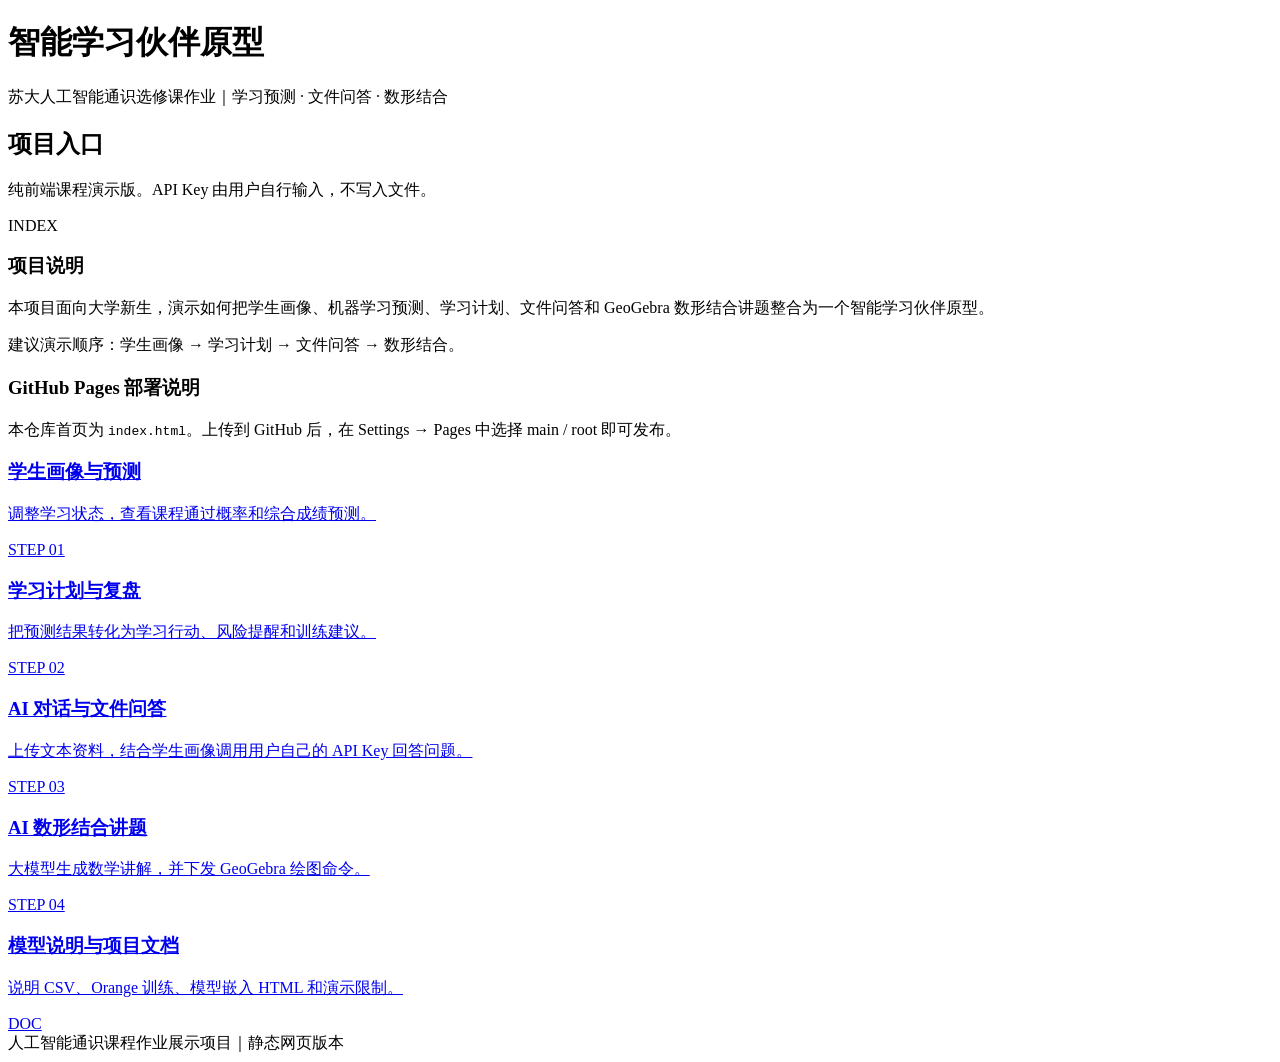
==== index.html @ 930dd2fe "Add files via upload" ====
<!DOCTYPE html>
<html lang="zh-CN">
<head>
  <meta charset="UTF-8" />
  <meta name="viewport" content="width=device-width, initial-scale=1.0" />
  <title>苏大人工智能通识选修课作业｜智能学习伙伴原型</title>
  <link rel="stylesheet" href="assets/css/style.css" />
</head>
<body>
  <div class="container">
    <header class="site-header">
      <h1>智能学习伙伴原型</h1>
      <p>苏大人工智能通识选修课作业｜学习预测 · 文件问答 · 数形结合</p>
    </header>
    <nav id="main-nav" class="top-nav"></nav>
    <main>
      <section>
        <div class="section-head">
          <div>
            <h2 class="section-title">项目入口</h2>
            <p class="section-subtitle">纯前端课程演示版。API Key 由用户自行输入，不写入文件。</p>
          </div>
          <span class="step-badge">INDEX</span>
        </div>
        <div class="index-hero">
          <div class="card soft">
            <h3>项目说明</h3>
            <p>本项目面向大学新生，演示如何把学生画像、机器学习预测、学习计划、文件问答和 GeoGebra 数形结合讲题整合为一个智能学习伙伴原型。</p>
            <div class="notice" style="margin-top:16px;">建议演示顺序：学生画像 → 学习计划 → 文件问答 → 数形结合。</div>
          </div>
          <div class="card">
            <h3>GitHub Pages 部署说明</h3>
            <p>本仓库首页为 <code>index.html</code>。上传到 GitHub 后，在 Settings → Pages 中选择 main / root 即可发布。</p>
          </div>
        </div>
      </section>
      <section>
        <div class="grid-3">
          <a class="card action index-card" href="student-profile.html"><div><h3>学生画像与预测</h3><p>调整学习状态，查看课程通过概率和综合成绩预测。</p></div><span class="value-badge">STEP 01</span></a>
          <a class="card action index-card" href="learning-plan.html"><div><h3>学习计划与复盘</h3><p>把预测结果转化为学习行动、风险提醒和训练建议。</p></div><span class="value-badge">STEP 02</span></a>
          <a class="card action index-card" href="ai-chat.html"><div><h3>AI 对话与文件问答</h3><p>上传文本资料，结合学生画像调用用户自己的 API Key 回答问题。</p></div><span class="value-badge">STEP 03</span></a>
          <a class="card action index-card" href="math-geogebra.html"><div><h3>AI 数形结合讲题</h3><p>大模型生成数学讲解，并下发 GeoGebra 绘图命令。</p></div><span class="value-badge">STEP 04</span></a>
          <a class="card action index-card" href="model-description.html"><div><h3>模型说明与项目文档</h3><p>说明 CSV、Orange 训练、模型嵌入 HTML 和演示限制。</p></div><span class="value-badge">DOC</span></a>
        </div>
      </section>
    </main>
    <footer class="footer">人工智能通识课程作业展示项目｜静态网页版本</footer>
  </div>
  <script src="assets/js/common.js"></script>
  <script>renderMainNav('index.html');</script>
</body>
</html>
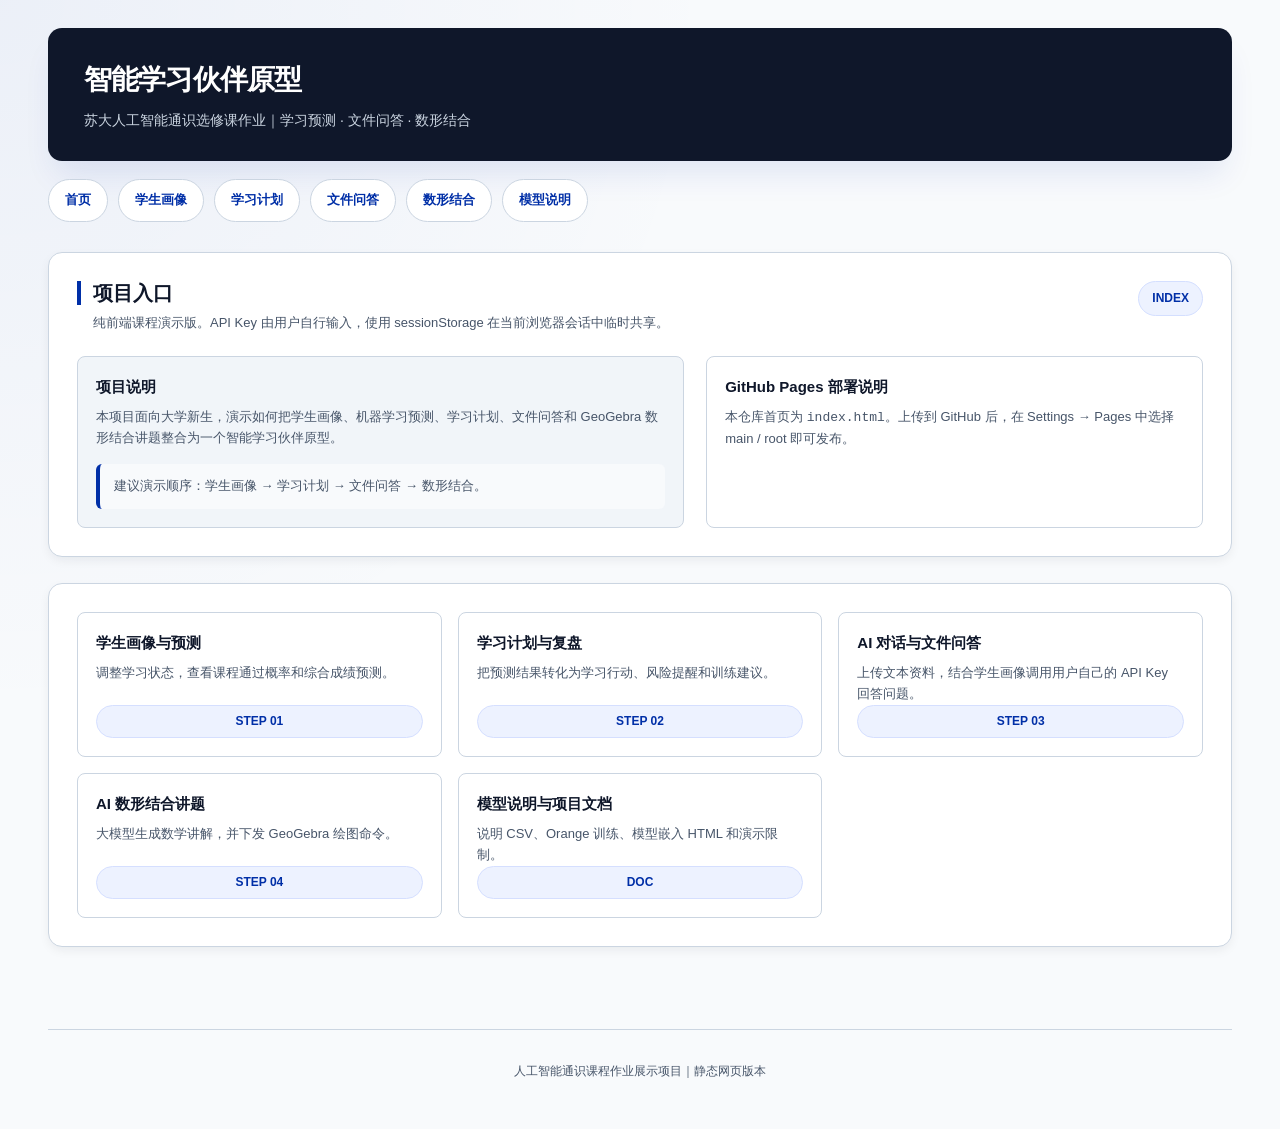
==== commit ef140485: "Add files via upload" ====
--- a/index.html
+++ b/index.html
@@ -18,7 +18,7 @@
         <div class="section-head">
           <div>
             <h2 class="section-title">项目入口</h2>
-            <p class="section-subtitle">纯前端课程演示版。API Key 由用户自行输入，不写入文件。</p>
+            <p class="section-subtitle">纯前端课程演示版。API Key 由用户自行输入，使用 sessionStorage 在当前浏览器会话中临时共享。</p>
           </div>
           <span class="step-badge">INDEX</span>
         </div>
--- a/assets/css/style.css
+++ b/assets/css/style.css
@@ -0,0 +1,123 @@
+:root {
+  --primary: #002FA7;
+  --primary-hover: #002485;
+  --primary-light: #edf2ff;
+  --primary-dark: #001C66;
+  --bg: #f8fafc;
+  --surface: #ffffff;
+  --surface-inset: #f1f5f9;
+  --border: #cbd5e1;
+  --text: #0f172a;
+  --muted: #475569;
+  --shadow: 0 4px 12px -2px rgba(15, 23, 42, 0.08);
+  --radius: 14px;
+  --radius-sm: 8px;
+}
+* { box-sizing: border-box; }
+html { scroll-behavior: smooth; }
+body {
+  margin: 0;
+  font-family: -apple-system, BlinkMacSystemFont, "Segoe UI", Roboto, "Helvetica Neue", Arial, "PingFang SC", sans-serif;
+  background: radial-gradient(circle at 0% 0%, rgba(0, 47, 167, 0.05) 0%, transparent 42%), var(--bg);
+  color: var(--text);
+  line-height: 1.6;
+  -webkit-font-smoothing: antialiased;
+}
+a { color: inherit; text-decoration: none; }
+.container { max-width: 1220px; margin: 0 auto; padding: 0 18px; }
+.site-header {
+  margin: 28px auto 0;
+  padding: 30px 36px;
+  background: #0f172a;
+  color: #fff;
+  border-radius: var(--radius);
+  box-shadow: 0 20px 32px -8px rgba(0, 47, 167, 0.10);
+}
+.site-header h1 { margin: 0 0 6px; font-size: 28px; letter-spacing: -0.03em; }
+.site-header p { margin: 0; color: #cbd5e1; font-size: 14px; }
+.top-nav { display: flex; flex-wrap: wrap; gap: 10px; margin: 18px 0 30px; }
+.nav-pill, .button, button {
+  display: inline-flex;
+  align-items: center;
+  justify-content: center;
+  border: 1px solid var(--border);
+  border-radius: 999px;
+  padding: 10px 16px;
+  background: #fff;
+  color: var(--primary);
+  font-weight: 650;
+  font-size: 13px;
+  cursor: pointer;
+  transition: .15s ease;
+}
+.nav-pill:hover, .button:hover, button:hover { background: var(--primary-light); border-color: #b8c7f8; }
+.button.primary, button.primary { background: var(--primary); color: #fff; border-color: var(--primary-dark); }
+.button.primary:hover, button.primary:hover { background: var(--primary-hover); }
+.button.danger, button.danger { color:#991b1b; border-color:#fecaca; background:#fff; }
+main { padding: 0 0 56px; }
+section, .panel {
+  background: var(--surface);
+  border: 1px solid var(--border);
+  border-radius: var(--radius);
+  padding: 28px;
+  margin: 26px 0;
+  box-shadow: var(--shadow);
+}
+.section-head { display:flex; align-items:flex-start; justify-content:space-between; gap:20px; margin-bottom:22px; }
+.section-title { margin:0; font-size:20px; border-left:4px solid var(--primary); padding-left:12px; line-height:1.2; }
+.section-subtitle { margin:8px 0 0 16px; color:var(--muted); font-size:13px; }
+.step-badge { background: var(--primary-light); color:var(--primary); border:1px solid #d4dfff; border-radius:999px; padding:7px 13px; font-weight:700; font-size:12px; white-space:nowrap; }
+.grid-2 { display:grid; grid-template-columns: 1fr 1fr; gap:20px; }
+.grid-3 { display:grid; grid-template-columns: repeat(3, 1fr); gap:16px; }
+.grid-4 { display:grid; grid-template-columns: repeat(4, 1fr); gap:14px; }
+@media (max-width: 900px) { .grid-2,.grid-3,.grid-4 { grid-template-columns:1fr; } .site-header{margin-top:0;border-radius:0;} }
+.card {
+  border:1px solid var(--border);
+  border-radius: var(--radius-sm);
+  background:#fff;
+  padding:18px;
+}
+.card.soft { background: var(--surface-inset); }
+.card.action { cursor:pointer; }
+.card.action:hover, .card.action.active { border-color:var(--primary); background:var(--primary-light); }
+.card h3 { margin:0 0 8px; font-size:15px; }
+.card p { margin:0; color:var(--muted); font-size:13px; }
+.muted { color:var(--muted); font-size:13px; }
+.kpi { display:flex; flex-direction:column; gap:6px; }
+.kpi-label { color:var(--muted); font-size:12px; }
+.kpi-value { color:var(--primary); font-size:26px; font-weight:800; letter-spacing:-.02em; }
+.slider-row { display:grid; grid-template-columns: 130px 1fr 92px; gap:16px; align-items:center; margin:18px 0; }
+.slider-row label { font-weight:650; font-size:14px; }
+.value-badge { background:var(--primary-light); color:var(--primary); border:1px solid #d5dfff; border-radius:999px; padding:6px 10px; text-align:center; font-weight:700; font-size:12px; }
+input[type="range"] { width:100%; accent-color: var(--primary); }
+input[type="text"], input[type="password"], textarea, select {
+  width:100%; padding:12px 14px; border:1px solid var(--border); border-radius:var(--radius-sm); background:#fff; color:var(--text); font-size:14px;
+}
+input:focus, textarea:focus { outline:none; border-color:var(--primary); box-shadow:0 0 0 3px rgba(0,47,167,.08); }
+textarea { min-height:110px; resize:vertical; }
+.toolbar { display:flex; flex-wrap:wrap; gap:10px; align-items:center; margin-top:14px; }
+.result-box { background:var(--surface-inset); border:1px solid var(--border); border-radius:var(--radius-sm); padding:16px; margin-top:14px; white-space:pre-wrap; }
+.accordion-panel { display:none; margin-top:16px; border:1px solid var(--border); border-radius:var(--radius-sm); padding:18px; background:#fff; }
+.accordion-panel.active { display:block; }
+.chat-container { min-height:210px; max-height:360px; overflow:auto; background:var(--surface-inset); border:1px solid var(--border); border-radius:var(--radius-sm); padding:16px; }
+.message { max-width:86%; padding:12px 15px; border-radius:12px; margin:8px 0; font-size:14px; white-space:pre-wrap; }
+.message.user { margin-left:auto; background:var(--primary); color:#fff; }
+.message.assistant { margin-right:auto; background:#fff; border:1px solid var(--border); }
+.chat-input { display:grid; grid-template-columns: 1fr 96px; gap:10px; margin-top:12px; }
+.chat-input button { border-radius:var(--radius-sm); white-space:nowrap; }
+.file-zone { border:2px dashed var(--border); background:var(--surface-inset); border-radius:var(--radius-sm); padding:18px; }
+.file-preview { margin-top:14px; max-height:150px; overflow:auto; padding:14px; background:#0f172a; color:#cbd5e1; border-radius:var(--radius-sm); font-family: ui-monospace, SFMono-Regular, Menlo, monospace; font-size:12px; white-space:pre-wrap; }
+.notice { border-left:4px solid var(--primary); background:#f8fafc; padding:12px 14px; border-radius:6px; color:var(--muted); font-size:13px; }
+.footer { color:var(--muted); text-align:center; padding:32px 0 48px; font-size:12px; border-top:1px solid var(--border); }
+.modal { display:none; position:fixed; inset:0; background:rgba(15,23,42,.42); z-index:999; padding:20px; }
+.modal.active { display:block; }
+.modal-content { max-width:520px; margin:12vh auto; background:#fff; border:1px solid var(--border); border-radius:var(--radius); padding:24px; box-shadow:0 25px 50px rgba(0,0,0,.18); }
+.modal-head { display:flex; justify-content:space-between; align-items:center; margin-bottom:18px; }
+.close { font-size:24px; cursor:pointer; color:var(--muted); }
+.ggb-pane { display:none; margin-top:16px; border:1px solid var(--border); border-radius:var(--radius-sm); min-height:480px; overflow:hidden; background:var(--surface-inset); }
+.ggb-pane.active { display:block; }
+.command-badges { display:flex; flex-wrap:wrap; gap:6px; margin-top:10px; }
+.command-badge { font-family:ui-monospace, SFMono-Regular, Menlo, monospace; font-size:12px; background:var(--primary-light); color:var(--primary-dark); border:1px solid #cbd5e1; border-radius:6px; padding:4px 8px; }
+.index-hero { display:grid; grid-template-columns: 1.1fr .9fr; gap:22px; align-items:stretch; }
+.index-card { min-height:145px; display:flex; flex-direction:column; justify-content:space-between; }
+@media (max-width: 900px) { .index-hero { grid-template-columns:1fr; } .chat-input { grid-template-columns:1fr; } .slider-row{grid-template-columns:1fr;} }
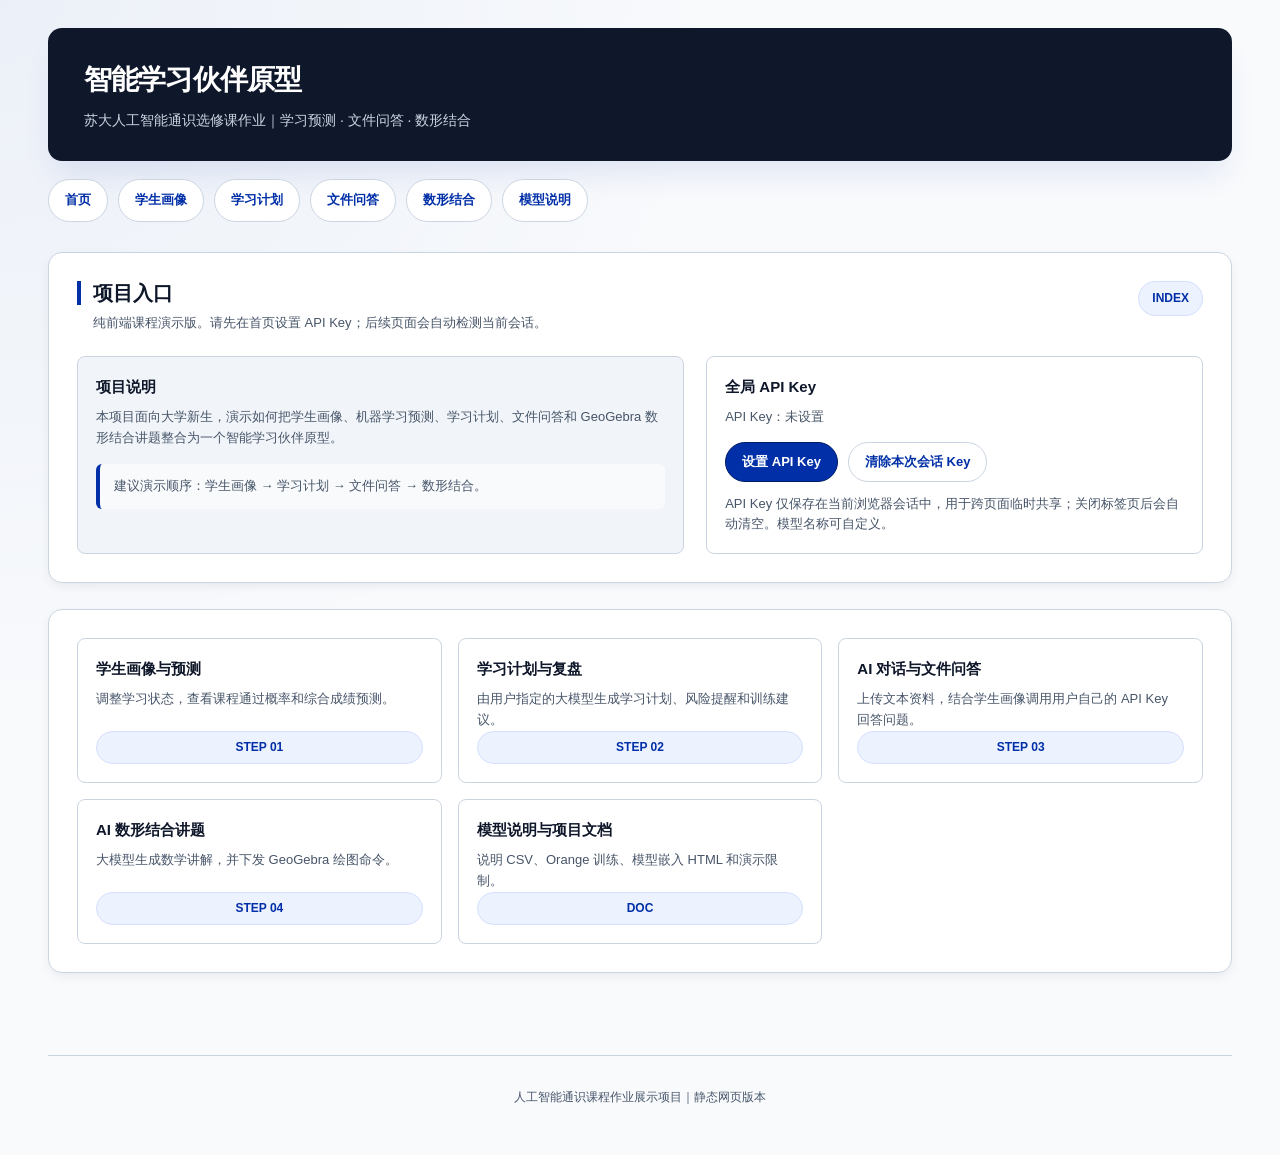
==== commit 65d180f3: "Add files via upload" ====
--- a/index.html
+++ b/index.html
@@ -18,7 +18,7 @@
         <div class="section-head">
           <div>
             <h2 class="section-title">项目入口</h2>
-            <p class="section-subtitle">纯前端课程演示版。API Key 由用户自行输入，使用 sessionStorage 在当前浏览器会话中临时共享。</p>
+            <p class="section-subtitle">纯前端课程演示版。请先在首页设置 API Key；后续页面会自动检测当前会话。</p>
           </div>
           <span class="step-badge">INDEX</span>
         </div>
@@ -29,15 +29,20 @@
             <div class="notice" style="margin-top:16px;">建议演示顺序：学生画像 → 学习计划 → 文件问答 → 数形结合。</div>
           </div>
           <div class="card">
-            <h3>GitHub Pages 部署说明</h3>
-            <p>本仓库首页为 <code>index.html</code>。上传到 GitHub 后，在 Settings → Pages 中选择 main / root 即可发布。</p>
+            <h3>全局 API Key</h3>
+            <p id="home-api-status" class="muted">API Key：未设置</p>
+            <div class="toolbar">
+              <button class="primary" onclick="openModal('homeApiModal')">设置 API Key</button>
+              <button onclick="clearHomeApiSession()">清除本次会话 Key</button>
+            </div>
+            <p class="muted" style="margin-top:12px;">API Key 仅保存在当前浏览器会话中，用于跨页面临时共享；关闭标签页后会自动清空。模型名称可自定义。</p>
           </div>
         </div>
       </section>
       <section>
         <div class="grid-3">
           <a class="card action index-card" href="student-profile.html"><div><h3>学生画像与预测</h3><p>调整学习状态，查看课程通过概率和综合成绩预测。</p></div><span class="value-badge">STEP 01</span></a>
-          <a class="card action index-card" href="learning-plan.html"><div><h3>学习计划与复盘</h3><p>把预测结果转化为学习行动、风险提醒和训练建议。</p></div><span class="value-badge">STEP 02</span></a>
+          <a class="card action index-card" href="learning-plan.html"><div><h3>学习计划与复盘</h3><p>由用户指定的大模型生成学习计划、风险提醒和训练建议。</p></div><span class="value-badge">STEP 02</span></a>
           <a class="card action index-card" href="ai-chat.html"><div><h3>AI 对话与文件问答</h3><p>上传文本资料，结合学生画像调用用户自己的 API Key 回答问题。</p></div><span class="value-badge">STEP 03</span></a>
           <a class="card action index-card" href="math-geogebra.html"><div><h3>AI 数形结合讲题</h3><p>大模型生成数学讲解，并下发 GeoGebra 绘图命令。</p></div><span class="value-badge">STEP 04</span></a>
           <a class="card action index-card" href="model-description.html"><div><h3>模型说明与项目文档</h3><p>说明 CSV、Orange 训练、模型嵌入 HTML 和演示限制。</p></div><span class="value-badge">DOC</span></a>
@@ -46,7 +51,32 @@
     </main>
     <footer class="footer">人工智能通识课程作业展示项目｜静态网页版本</footer>
   </div>
+  <div id="homeApiModal" class="modal">
+    <div class="modal-content">
+      <div class="modal-head"><h3>设置全局 API Key</h3><span class="close" onclick="closeModal('homeApiModal')">&times;</span></div>
+      <label class="muted">API Key</label>
+      <input type="password" id="home-api-key-input" placeholder="sk-..." autocomplete="off" />
+      <div style="height:12px"></div>
+      <label class="muted">模型名称（可自定义）</label>
+      <input type="text" id="home-api-model-input" placeholder="例如：gpt-4o-mini、gpt-4.1-mini，或你的兼容模型名" />
+      <p class="muted">不同用户可以填写自己 API Key 可用的模型名称。保存后，学习计划、文件问答和数形结合页面会自动读取当前会话中的设置。</p>
+      <div class="toolbar"><button onclick="closeModal('homeApiModal')">取消</button><button class="primary" onclick="saveHomeApiSession()">保存</button></div>
+    </div>
+  </div>
   <script src="assets/js/common.js"></script>
-  <script>renderMainNav('index.html');</script>
+  <script>
+    renderMainNav('index.html');
+    refreshApiStatus('home-api-status');
+    initApiModelInput('home-api-model-input');
+    function saveHomeApiSession() {
+      const saved = saveSharedApiFromInputs('home-api-key-input','home-api-model-input','home-api-status','homeApiModal');
+      if (saved) refreshApiStatus('home-api-status');
+    }
+    function clearHomeApiSession() {
+      clearSharedApiSession();
+      refreshApiStatus('home-api-status');
+      initApiModelInput('home-api-model-input');
+    }
+  </script>
 </body>
 </html>
--- a/assets/css/style.css
+++ b/assets/css/style.css
@@ -121,3 +121,5 @@
 .index-hero { display:grid; grid-template-columns: 1.1fr .9fr; gap:22px; align-items:stretch; }
 .index-card { min-height:145px; display:flex; flex-direction:column; justify-content:space-between; }
 @media (max-width: 900px) { .index-hero { grid-template-columns:1fr; } .chat-input { grid-template-columns:1fr; } .slider-row{grid-template-columns:1fr;} }
+
+.hidden { display: none !important; }
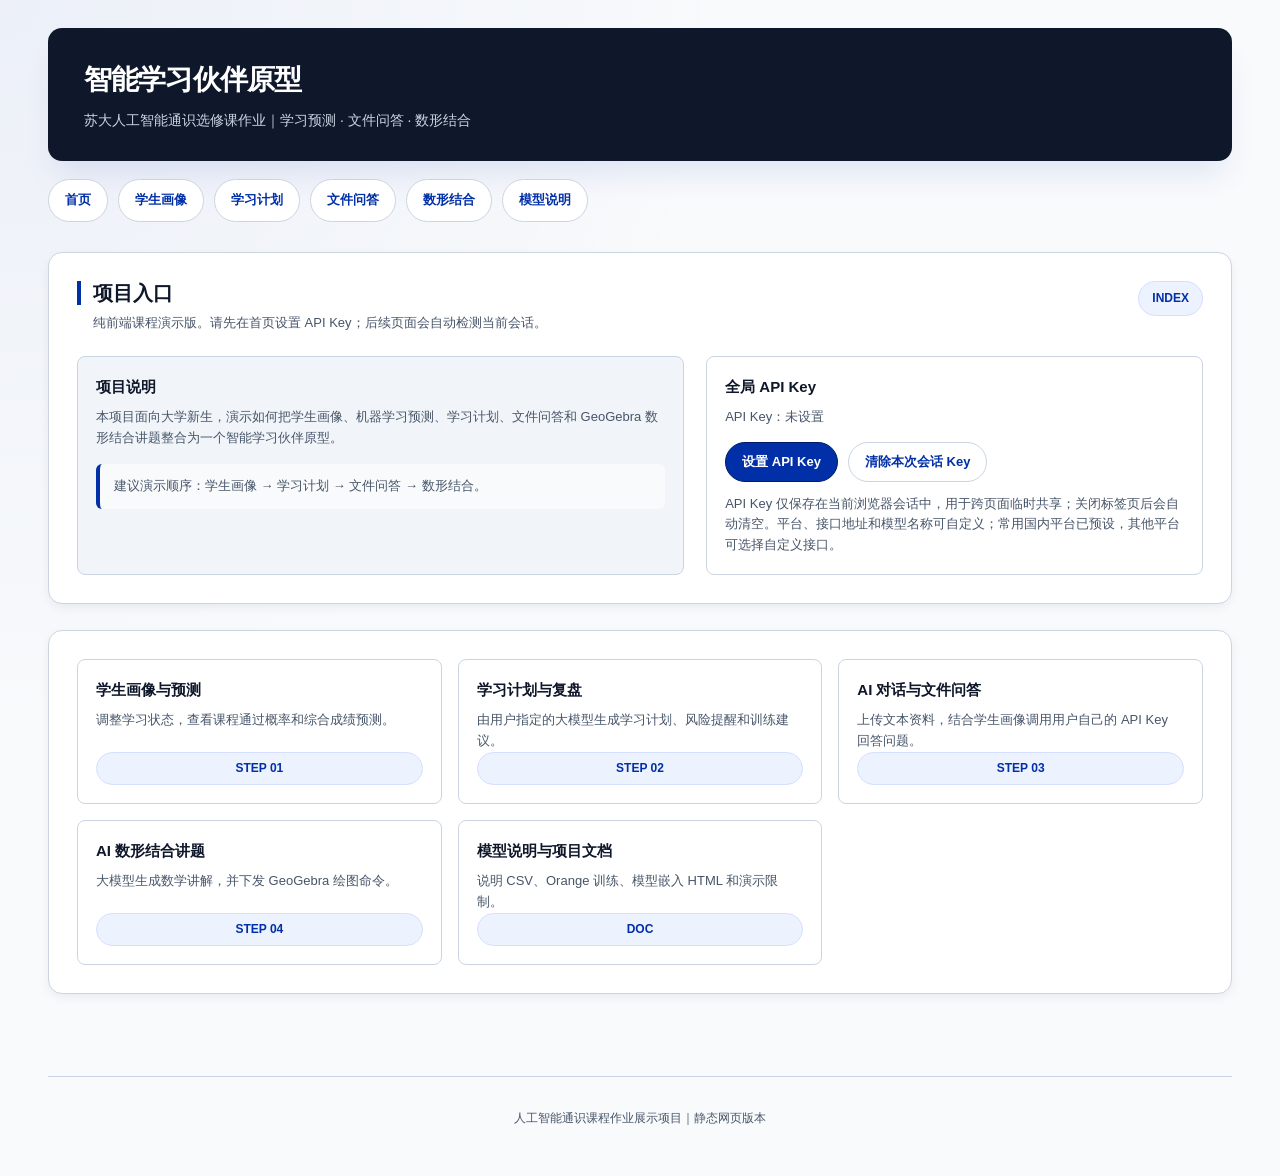
==== commit 6df2dec6: "Add files via upload" ====
--- a/index.html
+++ b/index.html
@@ -35,7 +35,7 @@
               <button class="primary" onclick="openModal('homeApiModal')">设置 API Key</button>
               <button onclick="clearHomeApiSession()">清除本次会话 Key</button>
             </div>
-            <p class="muted" style="margin-top:12px;">API Key 仅保存在当前浏览器会话中，用于跨页面临时共享；关闭标签页后会自动清空。模型名称可自定义。</p>
+            <p class="muted" style="margin-top:12px;">API Key 仅保存在当前浏览器会话中，用于跨页面临时共享；关闭标签页后会自动清空。平台、接口地址和模型名称可自定义；常用国内平台已预设，其他平台可选择自定义接口。</p>
           </div>
         </div>
       </section>
@@ -54,12 +54,19 @@
   <div id="homeApiModal" class="modal">
     <div class="modal-content">
       <div class="modal-head"><h3>设置全局 API Key</h3><span class="close" onclick="closeModal('homeApiModal')">&times;</span></div>
+      <label class="muted">AI 平台</label>
+      <select id="home-api-provider-select"></select>
+      <div style="height:12px"></div>
       <label class="muted">API Key</label>
-      <input type="password" id="home-api-key-input" placeholder="sk-..." autocomplete="off" />
+      <input type="password" id="home-api-key-input" placeholder="填入所选平台的 API Key" autocomplete="off" />
       <div style="height:12px"></div>
-      <label class="muted">模型名称（可自定义）</label>
-      <input type="text" id="home-api-model-input" placeholder="例如：gpt-4o-mini、gpt-4.1-mini，或你的兼容模型名" />
-      <p class="muted">不同用户可以填写自己 API Key 可用的模型名称。保存后，学习计划、文件问答和数形结合页面会自动读取当前会话中的设置。</p>
+      <label class="muted">模型名称（按平台控制台填写）</label>
+      <input type="text" id="home-api-model-input" placeholder="例如：deepseek-chat、qwen-plus、moonshot-v1-8k" />
+      <div style="height:12px"></div>
+      <label class="muted">接口地址</label>
+      <input type="text" id="home-api-endpoint-input" placeholder="选择自定义时填写完整 chat/completions 地址" />
+      <p id="home-api-provider-note" class="muted"></p>
+      <p class="muted">常用国内平台已预设接口；其他兼容 OpenAI Chat Completions 的平台可选择“自定义 OpenAI-compatible”。保存后，学习计划、文件问答和数形结合页面会自动读取当前会话中的设置。</p>
       <div class="toolbar"><button onclick="closeModal('homeApiModal')">取消</button><button class="primary" onclick="saveHomeApiSession()">保存</button></div>
     </div>
   </div>
@@ -67,15 +74,15 @@
   <script>
     renderMainNav('index.html');
     refreshApiStatus('home-api-status');
-    initApiModelInput('home-api-model-input');
+    initApiSettingsUI('home-api-provider-select','home-api-key-input','home-api-model-input','home-api-endpoint-input','home-api-provider-note');
     function saveHomeApiSession() {
-      const saved = saveSharedApiFromInputs('home-api-key-input','home-api-model-input','home-api-status','homeApiModal');
+      const saved = saveSharedApiFromInputs('home-api-key-input','home-api-model-input','home-api-status','homeApiModal','home-api-provider-select','home-api-endpoint-input');
       if (saved) refreshApiStatus('home-api-status');
     }
     function clearHomeApiSession() {
       clearSharedApiSession();
       refreshApiStatus('home-api-status');
-      initApiModelInput('home-api-model-input');
+      initApiSettingsUI('home-api-provider-select','home-api-key-input','home-api-model-input','home-api-endpoint-input','home-api-provider-note');
     }
   </script>
 </body>
--- a/assets/css/style.css
+++ b/assets/css/style.css
@@ -123,3 +123,4 @@
 @media (max-width: 900px) { .index-hero { grid-template-columns:1fr; } .chat-input { grid-template-columns:1fr; } .slider-row{grid-template-columns:1fr;} }
 
 .hidden { display: none !important; }
+input.readonly { background: #f8fafc; color: var(--muted); }
